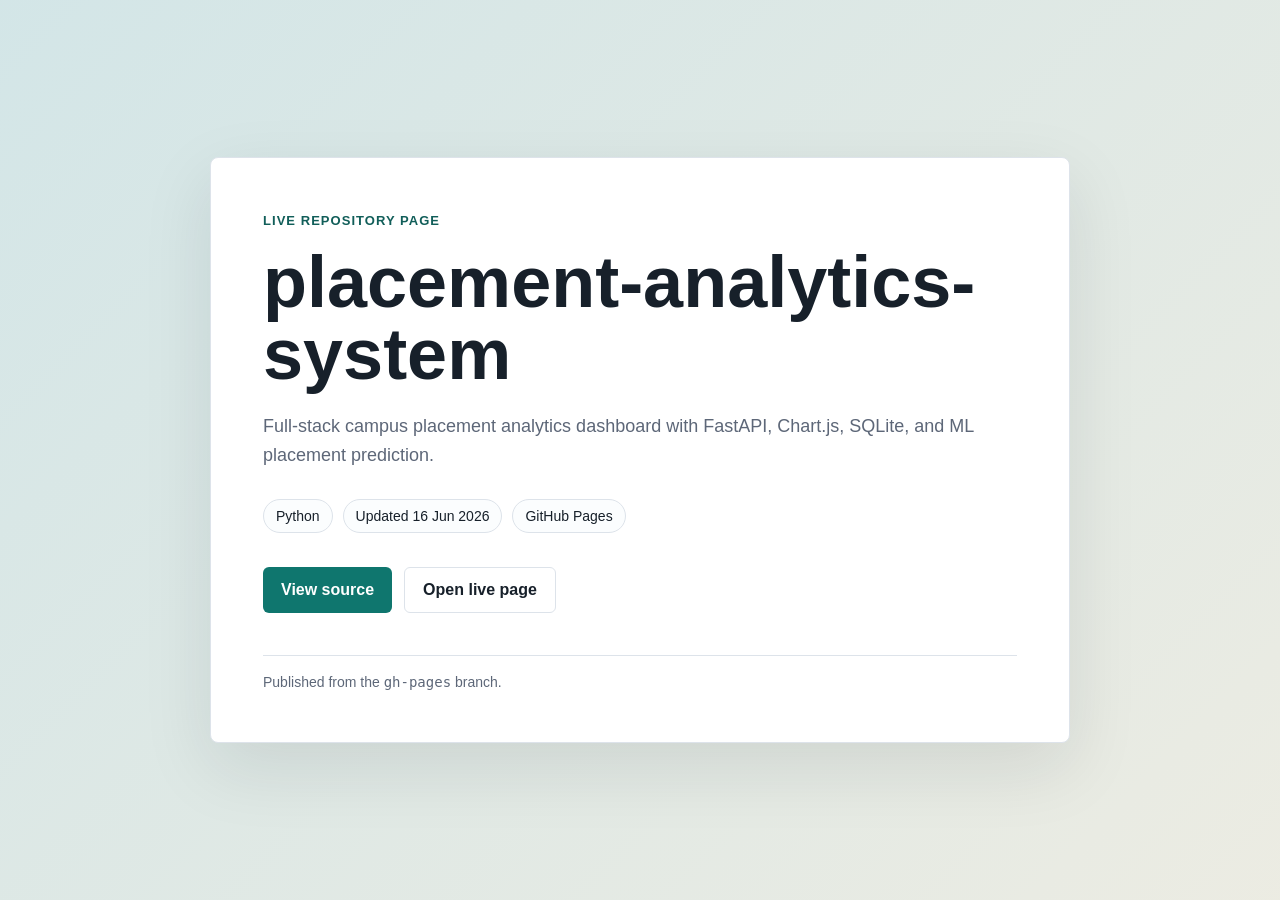
==== index.html @ 15eb97f6 "Publish GitHub Pages landing page" ====
﻿<!doctype html>
<html lang="en">
<head>
  <meta charset="utf-8">
  <meta name="viewport" content="width=device-width, initial-scale=1">
  <title>placement-analytics-system</title>
  <style>
    :root {
      color-scheme: light;
      --ink: #17202a;
      --muted: #5d6778;
      --line: #dde3ea;
      --paper: #ffffff;
      --wash: #eef5f8;
      --accent: #0f766e;
      --accent-strong: #115e59;
      --gold: #d99a25;
    }

    * {
      box-sizing: border-box;
    }

    body {
      margin: 0;
      min-height: 100vh;
      font-family: Arial, Helvetica, sans-serif;
      color: var(--ink);
      background:
        linear-gradient(135deg, rgba(15, 118, 110, .12), rgba(217, 154, 37, .10)),
        var(--wash);
      display: grid;
      place-items: center;
      padding: 32px 18px;
    }

    main {
      width: min(860px, 100%);
      background: var(--paper);
      border: 1px solid var(--line);
      border-radius: 8px;
      box-shadow: 0 24px 70px rgba(23, 32, 42, .10);
      padding: clamp(24px, 5vw, 52px);
    }

    .eyebrow {
      color: var(--accent-strong);
      font-size: 13px;
      font-weight: 700;
      letter-spacing: .08em;
      text-transform: uppercase;
      margin: 0 0 14px;
    }

    h1 {
      margin: 0;
      font-size: clamp(34px, 7vw, 72px);
      line-height: 1;
      overflow-wrap: anywhere;
    }

    p {
      color: var(--muted);
      font-size: 18px;
      line-height: 1.65;
      margin: 22px 0 0;
      max-width: 720px;
    }

    .meta {
      display: flex;
      flex-wrap: wrap;
      gap: 10px;
      margin: 28px 0 34px;
      padding: 0;
      list-style: none;
    }

    .meta li {
      border: 1px solid var(--line);
      border-radius: 999px;
      color: var(--ink);
      font-size: 14px;
      padding: 8px 12px;
      background: #fbfdfe;
    }

    .actions {
      display: flex;
      flex-wrap: wrap;
      gap: 12px;
    }

    a {
      color: inherit;
    }

    .button {
      align-items: center;
      border-radius: 6px;
      display: inline-flex;
      font-weight: 700;
      min-height: 46px;
      padding: 0 18px;
      text-decoration: none;
    }

    .primary {
      background: var(--accent);
      color: white;
    }

    .secondary {
      border: 1px solid var(--line);
      background: #fff;
      color: var(--ink);
    }

    footer {
      border-top: 1px solid var(--line);
      color: var(--muted);
      font-size: 14px;
      margin-top: 42px;
      padding-top: 18px;
    }
  </style>
</head>
<body>
  <main>
    <p class="eyebrow">Live repository page</p>
    <h1>placement-analytics-system</h1>
    <p>Full-stack campus placement analytics dashboard with FastAPI, Chart.js, SQLite, and ML placement prediction.</p>
    <ul class="meta" aria-label="Repository details">
      <li>Python</li>
      <li>Updated 16 Jun 2026</li>
      <li>GitHub Pages</li>
    </ul>
    <div class="actions">
      <a class="button primary" href="https://github.com/jayantmehta712/placement-analytics-system">View source</a>
      <a class="button secondary" href="https://jayantmehta712.github.io/placement-analytics-system/">Open live page</a>
    </div>
    <footer>Published from the <code>gh-pages</code> branch.</footer>
  </main>
</body>
</html>
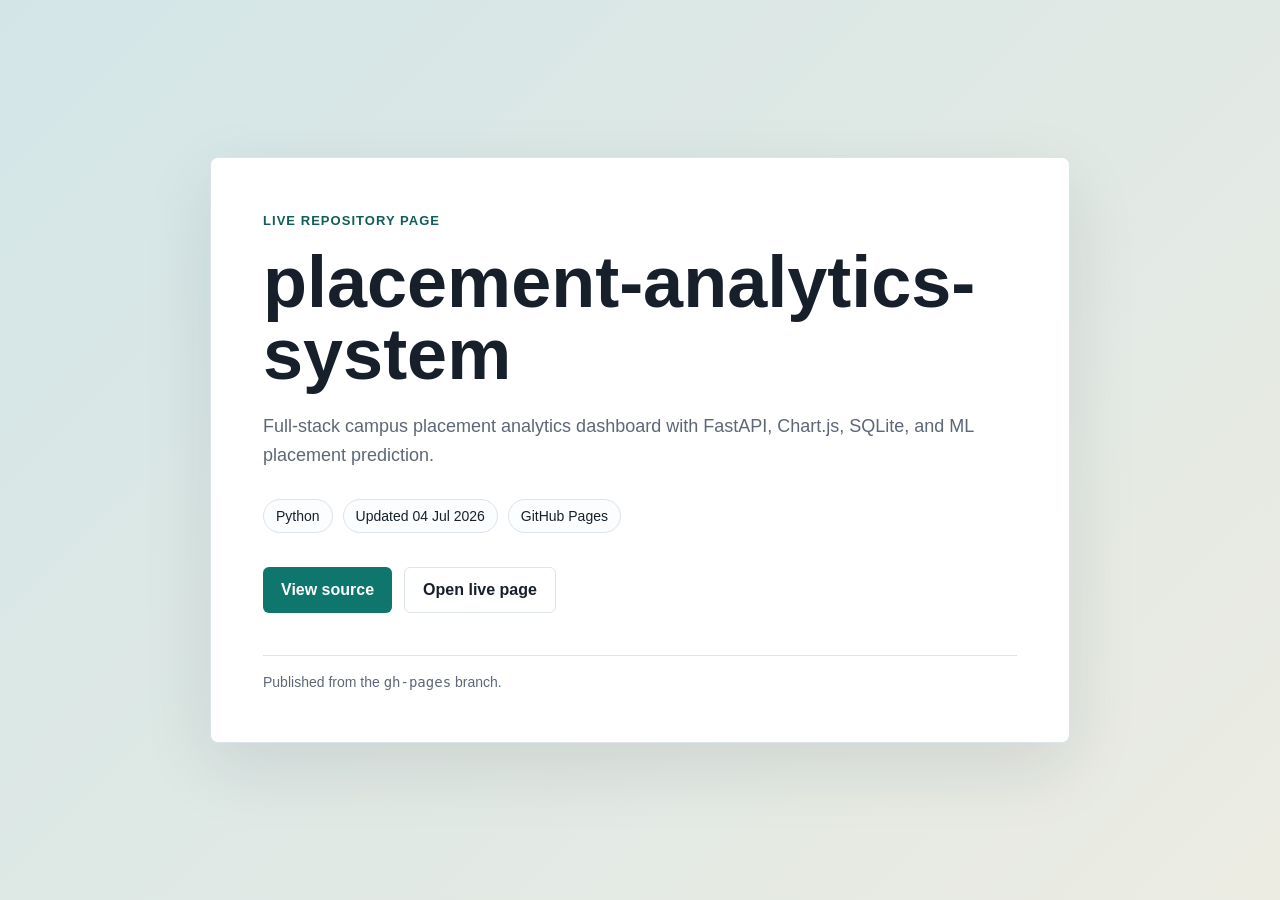
==== commit 41590d10: "Publish GitHub Pages landing page" ====
--- a/index.html
+++ b/index.html
@@ -132,7 +132,7 @@
     <p>Full-stack campus placement analytics dashboard with FastAPI, Chart.js, SQLite, and ML placement prediction.</p>
     <ul class="meta" aria-label="Repository details">
       <li>Python</li>
-      <li>Updated 16 Jun 2026</li>
+      <li>Updated 04 Jul 2026</li>
       <li>GitHub Pages</li>
     </ul>
     <div class="actions">
